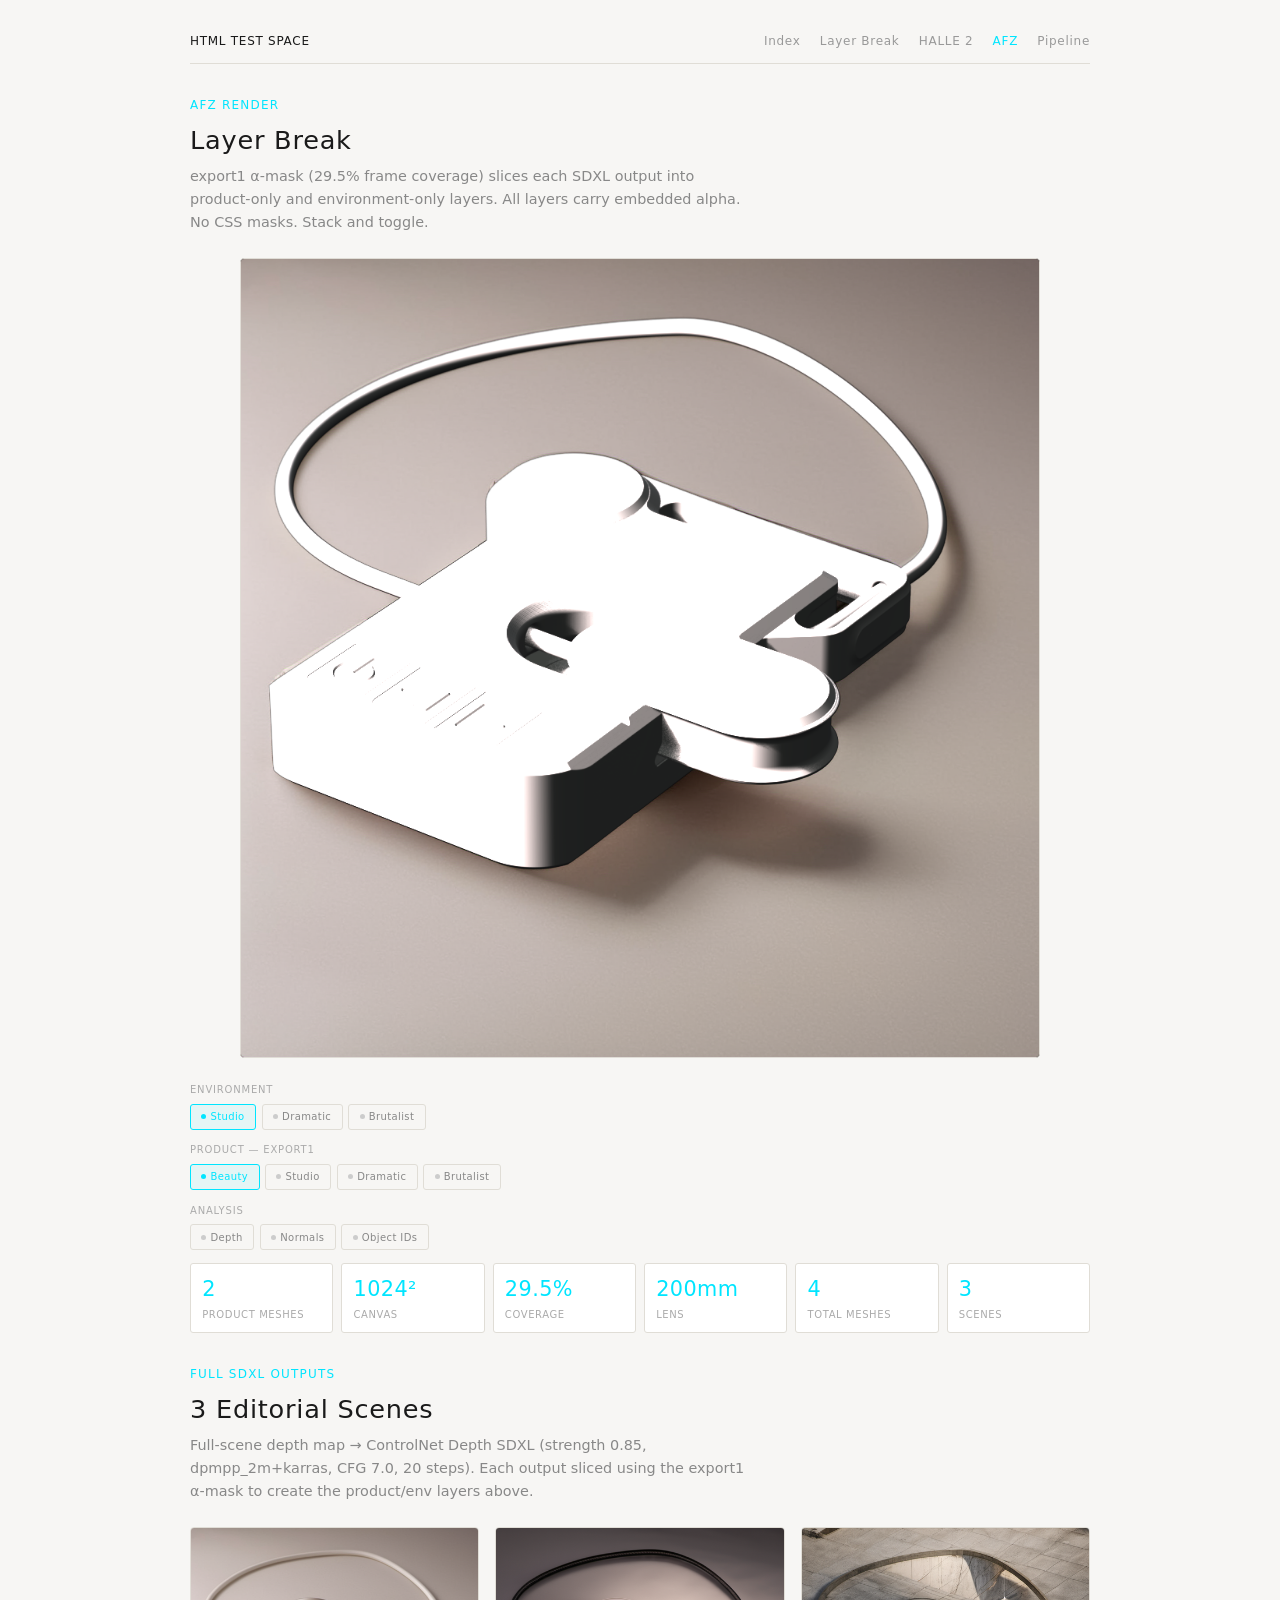
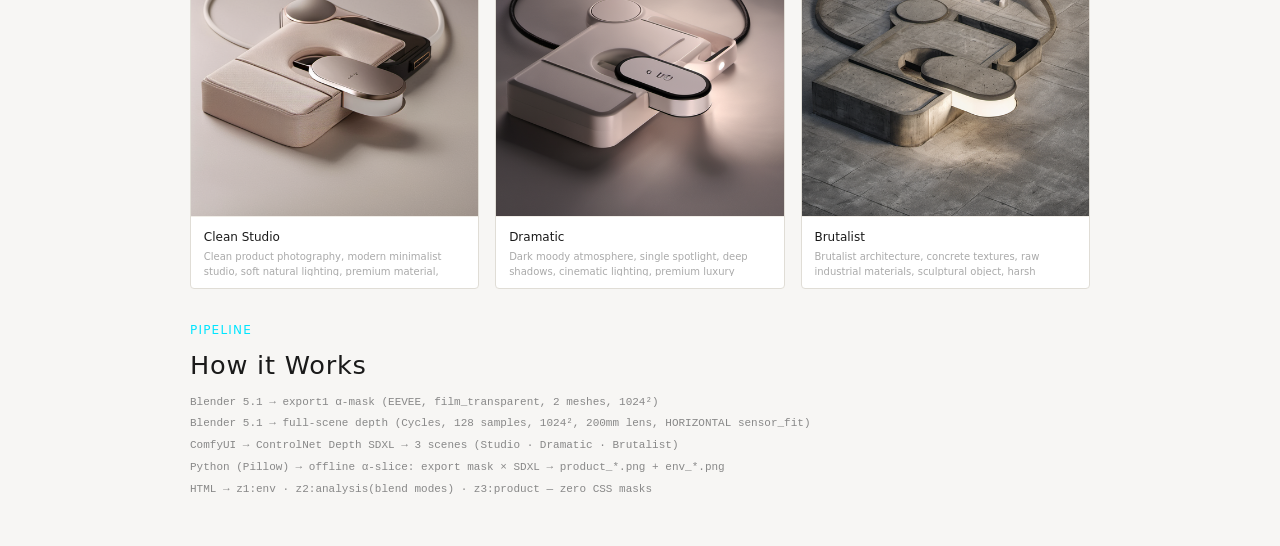
==== afz_layerbreak.html @ 2073f1c1 "AFZ render layer break — export1 α‑mask, 3 SDXL scenes (Studio · Dramatic · Brutalist)" ====
<!DOCTYPE html>
<html lang="en">
<head>
<meta charset="UTF-8">
<meta name="viewport" content="width=device-width, initial-scale=1.0">
<title>Layer Break — AFZ render</title>
<style>
:root{
  --c:#00e5ff;--c08:rgba(0,229,255,.08);--c12:rgba(0,229,255,.12);
  --c18:rgba(0,229,255,.18);--c25:rgba(0,229,255,.25);
  --bg1:#f7f6f4;--bg2:#ece8df;
}
*,*::before,*::after{box-sizing:border-box;margin:0;padding:0}
html{background:var(--bg1)}
body{
  font-family:system-ui,-apple-system,sans-serif;color:#2c2c2c;
  background:var(--bg1);line-height:1.6;font-size:clamp(.875rem,1.1vw,1.05rem);
  -webkit-font-smoothing:antialiased;padding:2rem 1.5rem 0;
}
.nav{
  max-width:900px;margin:0 auto 2rem;display:flex;align-items:center;gap:1.2rem;
  font-size:12px;letter-spacing:.06em;border-bottom:1px solid #e0ddd6;padding-bottom:.75rem;
}
.nav b{font-weight:500;color:#1a1a1a;flex:1}
.nav a{color:#999;text-decoration:none;transition:color .2s}
.nav a:hover,.nav a.active{color:var(--c)}
.inner{max-width:900px;margin:0 auto}
.sec-title{font-size:clamp(1.2rem,2vw,1.6rem);font-weight:300;letter-spacing:.03em;color:#1a1a1a;margin-bottom:.25rem}
.sec-label{font-size:12px;letter-spacing:.1em;color:var(--c);text-transform:uppercase;margin-bottom:.3rem}
.sec-desc{color:#888;margin-bottom:1.5rem;max-width:560px;font-size:.9rem}

.canvas-wrap{
  max-width:800px;margin:0 auto 1.5rem;
  border:1px solid #e0ddd6;border-radius:4px;overflow:hidden;background:#111;
}
.canvas{position:relative;width:100%;aspect-ratio:1/1}
.canvas img{position:absolute;inset:0;width:100%;height:100%;object-fit:contain}
.canvas .ly{opacity:0;pointer-events:none;transition:opacity .3s}
.canvas .ly.on{opacity:1}
.canvas .ly.ana-depth.on{mix-blend-mode:screen}
.canvas .ly.ana-norm.on{mix-blend-mode:overlay}
.canvas .ly.ana-objs.on{mix-blend-mode:screen}

.ctrl-section{margin-bottom:.8rem}
.ctrl-label{font-size:10px;color:#aaa;letter-spacing:.08em;text-transform:uppercase;margin-bottom:.35rem}
.ctrl-row{display:flex;gap:.35rem;flex-wrap:wrap}

.ctrl-btn{
  display:inline-flex;align-items:center;gap:.25rem;
  padding:.4rem .65rem;border:1px solid #e0ddd6;border-radius:3px;
  font-size:10px;letter-spacing:.04em;color:#888;
  background:none;cursor:pointer;transition:all .2s;font-family:inherit;
}
.ctrl-btn:hover{border-color:var(--c25);color:#555}
.ctrl-btn.on{border-color:var(--c);color:var(--c);background:var(--c08)}
.ctrl-btn .dot{width:5px;height:5px;border-radius:50%;background:#ccc;flex-shrink:0}
.ctrl-btn.on .dot{background:var(--c)}

.scene-grid{display:grid;grid-template-columns:repeat(auto-fit,minmax(220px,1fr));gap:1rem;margin-bottom:2rem}
.scene-card{
  border:1px solid #e0ddd6;border-radius:4px;overflow:hidden;background:#fff;
  transition:border-color .3s,transform .2s;
}
.scene-card:hover{border-color:var(--c25);transform:translateY(-1px)}
.scene-card img{width:100%;height:auto;display:block}
.scene-card .meta{padding:.7rem .8rem;border-top:1px solid #f0ede7}
.scene-card .meta-title{font-size:12px;font-weight:500;color:#1a1a1a;margin-bottom:.15rem}
.scene-card .meta-prompt{font-size:10px;color:#aaa;line-height:1.5;max-height:2.7em;overflow:hidden}

.scene-stats{display:grid;grid-template-columns:repeat(auto-fit,minmax(130px,1fr));gap:.5rem;margin-bottom:2rem}
.stat-item{
  padding:.6rem .7rem;border:1px solid #e0ddd6;border-radius:3px;background:#fff;
}
.stat-value{font-size:1.3rem;font-weight:300;color:var(--c);letter-spacing:.02em}
.stat-label{font-size:10px;color:#aaa;text-transform:uppercase;letter-spacing:.06em}
</style>
</head>
<body>

<nav class="nav">
  <b>HTML TEST SPACE</b>
  <a href="index.html">Index</a>
  <a href="layerbreak.html">Layer Break</a>
  <a href="halle_layerbreak.html">HALLE 2</a>
  <a href="afz_layerbreak.html" class="active">AFZ</a>
  <a href="pipeline.html">Pipeline</a>
</nav>

<div class="inner">

<section style="margin-bottom:1.5rem">
  <div class="sec-label">AFZ render</div>
  <div class="sec-title">Layer Break</div>
  <div class="sec-desc">
    export1 α‑mask (29.5% frame coverage) slices each SDXL output into product-only and environment-only layers. All layers carry embedded alpha. No CSS masks. Stack and toggle.
  </div>
</section>

<div class="canvas-wrap">
  <div class="canvas" id="canvas">

    <!-- z1: Environment (alpha = everything except product) -->
    <img class="ly on" id="env-studio"    src="img/afz/sliced/env_studio.png">
    <img class="ly"    id="env-dramatic"  src="img/afz/sliced/env_dramatic.png">
    <img class="ly"    id="env-brutalist" src="img/afz/sliced/env_brutalist.png">

    <!-- z2: Analysis (blend modes — under product, over environment) -->
    <img class="ly ana-depth" id="ly-depth"   src="img/afz/depth_sq.png">
    <img class="ly ana-norm"  id="ly-normals" src="img/afz/normal.png">
    <img class="ly ana-objs"  id="ly-objects" src="img/afz/objects.png">

    <!-- z3: Product (alpha = only export meshes, on top of everything) -->
    <img class="ly on" id="prod-beauty"   src="img/afz/sliced/product_beauty.png">
    <img class="ly"    id="prod-studio"   src="img/afz/sliced/product_studio.png">
    <img class="ly"    id="prod-dramatic" src="img/afz/sliced/product_dramatic.png">
    <img class="ly"    id="prod-brutalist" src="img/afz/sliced/product_brutalist.png">

  </div>
</div>

<div class="ctrl-section">
  <div class="ctrl-label">Environment</div>
  <div class="ctrl-row" id="env-grp">
    <button class="ctrl-btn on" data-id="env-studio"><span class="dot"></span>Studio</button>
    <button class="ctrl-btn"    data-id="env-dramatic"><span class="dot"></span>Dramatic</button>
    <button class="ctrl-btn"    data-id="env-brutalist"><span class="dot"></span>Brutalist</button>
  </div>
</div>

<div class="ctrl-section">
  <div class="ctrl-label">Product — export1</div>
  <div class="ctrl-row" id="prod-grp">
    <button class="ctrl-btn on" data-id="prod-beauty"><span class="dot"></span>Beauty</button>
    <button class="ctrl-btn"    data-id="prod-studio"><span class="dot"></span>Studio</button>
    <button class="ctrl-btn"    data-id="prod-dramatic"><span class="dot"></span>Dramatic</button>
    <button class="ctrl-btn"    data-id="prod-brutalist"><span class="dot"></span>Brutalist</button>
  </div>
</div>

<div class="ctrl-section">
  <div class="ctrl-label">Analysis</div>
  <div class="ctrl-row" id="ana-grp">
    <button class="ctrl-btn" data-id="ly-depth"><span class="dot"></span>Depth</button>
    <button class="ctrl-btn" data-id="ly-normals"><span class="dot"></span>Normals</button>
    <button class="ctrl-btn" data-id="ly-objects"><span class="dot"></span>Object IDs</button>
  </div>
</div>

<div class="scene-stats">
  <div class="stat-item"><div class="stat-value">2</div><div class="stat-label">Product Meshes</div></div>
  <div class="stat-item"><div class="stat-value">1024²</div><div class="stat-label">Canvas</div></div>
  <div class="stat-item"><div class="stat-value">29.5%</div><div class="stat-label">Coverage</div></div>
  <div class="stat-item"><div class="stat-value">200mm</div><div class="stat-label">Lens</div></div>
  <div class="stat-item"><div class="stat-value">4</div><div class="stat-label">Total Meshes</div></div>
  <div class="stat-item"><div class="stat-value">3</div><div class="stat-label">Scenes</div></div>
</div>

<section style="margin-bottom:1rem">
  <div class="sec-label">Full SDXL Outputs</div>
  <div class="sec-title">3 Editorial Scenes</div>
  <div class="sec-desc">
    Full-scene depth map → ControlNet Depth SDXL (strength 0.85, dpmpp_2m+karras, CFG 7.0, 20 steps). Each output sliced using the export1 α‑mask to create the product/env layers above.
  </div>
</section>

<div class="scene-grid">
  <div class="scene-card">
    <img src="img/afz/studio.png" alt="Studio" loading="lazy">
    <div class="meta">
      <div class="meta-title">Clean Studio</div>
      <div class="meta-prompt">Clean product photography, modern minimalist studio, soft natural lighting, premium material, white backdrop, magazine editorial</div>
    </div>
  </div>
  <div class="scene-card">
    <img src="img/afz/dramatic.png" alt="Dramatic" loading="lazy">
    <div class="meta">
      <div class="meta-title">Dramatic</div>
      <div class="meta-prompt">Dark moody atmosphere, single spotlight, deep shadows, cinematic lighting, premium luxury object, volumetric fog, chiaroscuro</div>
    </div>
  </div>
  <div class="scene-card">
    <img src="img/afz/brutalist.png" alt="Brutalist" loading="lazy">
    <div class="meta">
      <div class="meta-title">Brutalist</div>
      <div class="meta-prompt">Brutalist architecture, concrete textures, raw industrial materials, sculptural object, harsh directional light, monochromatic</div>
    </div>
  </div>
</div>

<section style="margin-bottom:3rem">
  <div class="sec-label">Pipeline</div>
  <div class="sec-title">How it Works</div>
  <div class="sec-desc" style="font-size:.85rem;max-width:100%">
    <code style="font-size:11px;color:#888">
    Blender 5.1 → export1 α‑mask (EEVEE, film_transparent, 2 meshes, 1024²)<br>
    Blender 5.1 → full-scene depth (Cycles, 128 samples, 1024², 200mm lens, HORIZONTAL sensor_fit)<br>
    ComfyUI → ControlNet Depth SDXL → 3 scenes (Studio · Dramatic · Brutalist)<br>
    Python (Pillow) → offline α‑slice: export mask × SDXL → product_*.png + env_*.png<br>
    HTML → z1:env · z2:analysis(blend modes) · z3:product — zero CSS masks
    </code>
  </div>
</section>

</div>

<script>
function radio(sel){
  document.querySelectorAll(sel+' .ctrl-btn').forEach(b=>{
    b.classList.remove('on');
    const el=document.getElementById(b.dataset.id);
    if(el)el.classList.remove('on');
  });
}

document.querySelectorAll('#env-grp .ctrl-btn').forEach(btn=>{
  btn.addEventListener('click',function(){
    radio('#env-grp');this.classList.add('on');
    document.getElementById(this.dataset.id).classList.add('on');
  });
});
document.querySelectorAll('#prod-grp .ctrl-btn').forEach(btn=>{
  btn.addEventListener('click',function(){
    radio('#prod-grp');this.classList.add('on');
    document.getElementById(this.dataset.id).classList.add('on');
  });
});
document.querySelectorAll('#ana-grp .ctrl-btn').forEach(btn=>{
  btn.addEventListener('click',function(){
    this.classList.toggle('on');
    document.getElementById(this.dataset.id).classList.toggle('on');
  });
});
</script>
</body>
</html>
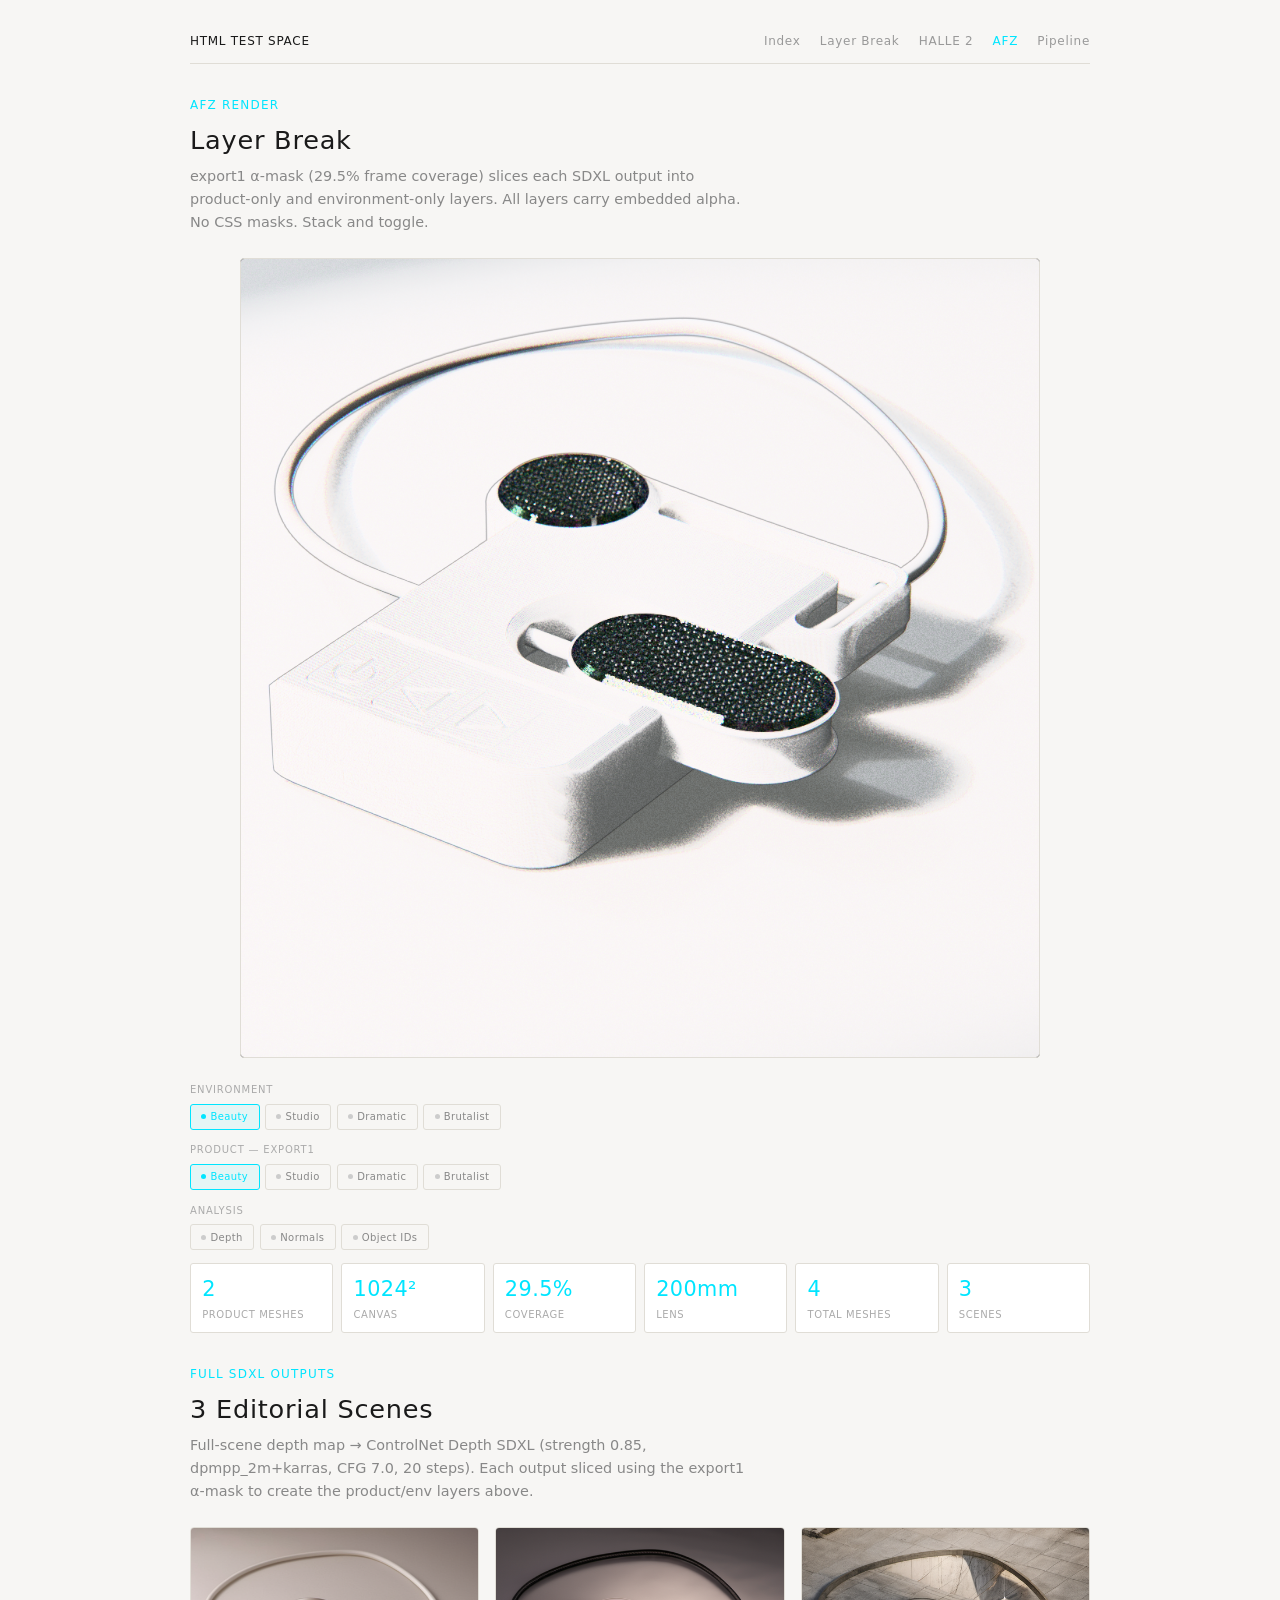
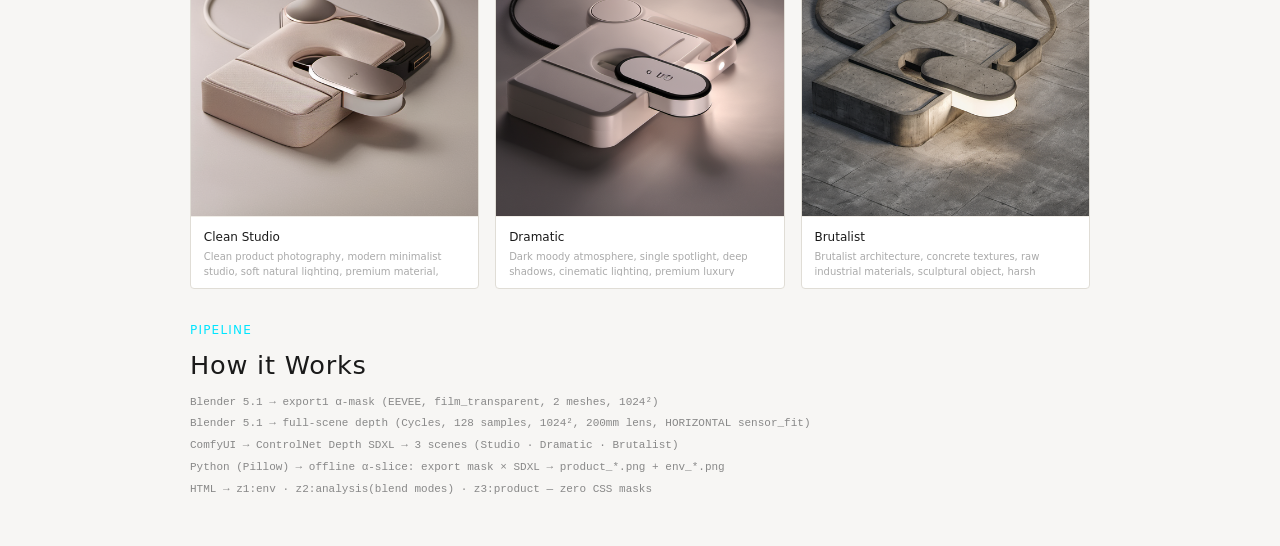
==== commit a515ddfb: "AFZ fix — product_beauty sliced from full-scene alpha (not isolated render)" ====
--- a/afz_layerbreak.html
+++ b/afz_layerbreak.html
@@ -100,7 +100,8 @@
   <div class="canvas" id="canvas">
 
     <!-- z1: Environment (alpha = everything except product) -->
-    <img class="ly on" id="env-studio"    src="img/afz/sliced/env_studio.png">
+    <img class="ly on" id="env-beauty"   src="img/afz/sliced/env_beauty.png">
+    <img class="ly"    id="env-studio"    src="img/afz/sliced/env_studio.png">
     <img class="ly"    id="env-dramatic"  src="img/afz/sliced/env_dramatic.png">
     <img class="ly"    id="env-brutalist" src="img/afz/sliced/env_brutalist.png">
 
@@ -121,7 +122,8 @@
 <div class="ctrl-section">
   <div class="ctrl-label">Environment</div>
   <div class="ctrl-row" id="env-grp">
-    <button class="ctrl-btn on" data-id="env-studio"><span class="dot"></span>Studio</button>
+    <button class="ctrl-btn on" data-id="env-beauty"><span class="dot"></span>Beauty</button>
+    <button class="ctrl-btn"    data-id="env-studio"><span class="dot"></span>Studio</button>
     <button class="ctrl-btn"    data-id="env-dramatic"><span class="dot"></span>Dramatic</button>
     <button class="ctrl-btn"    data-id="env-brutalist"><span class="dot"></span>Brutalist</button>
   </div>
